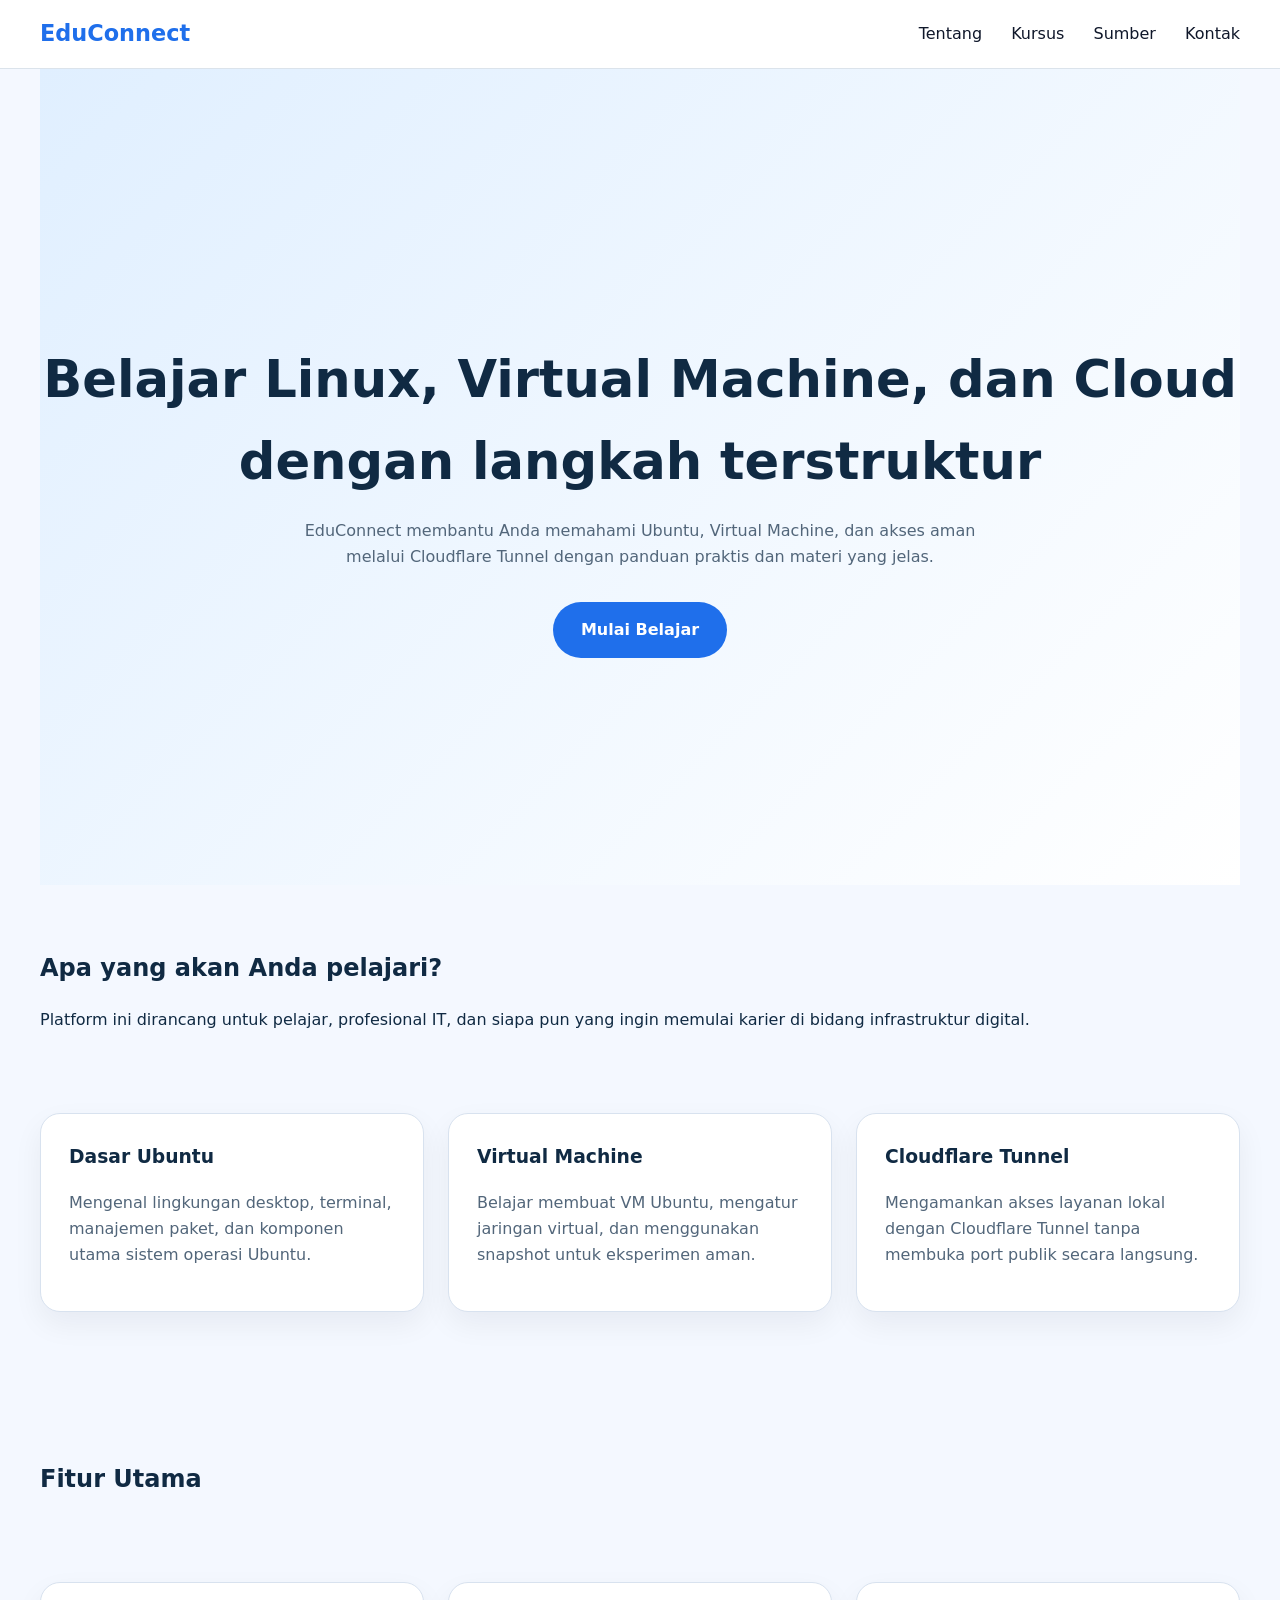
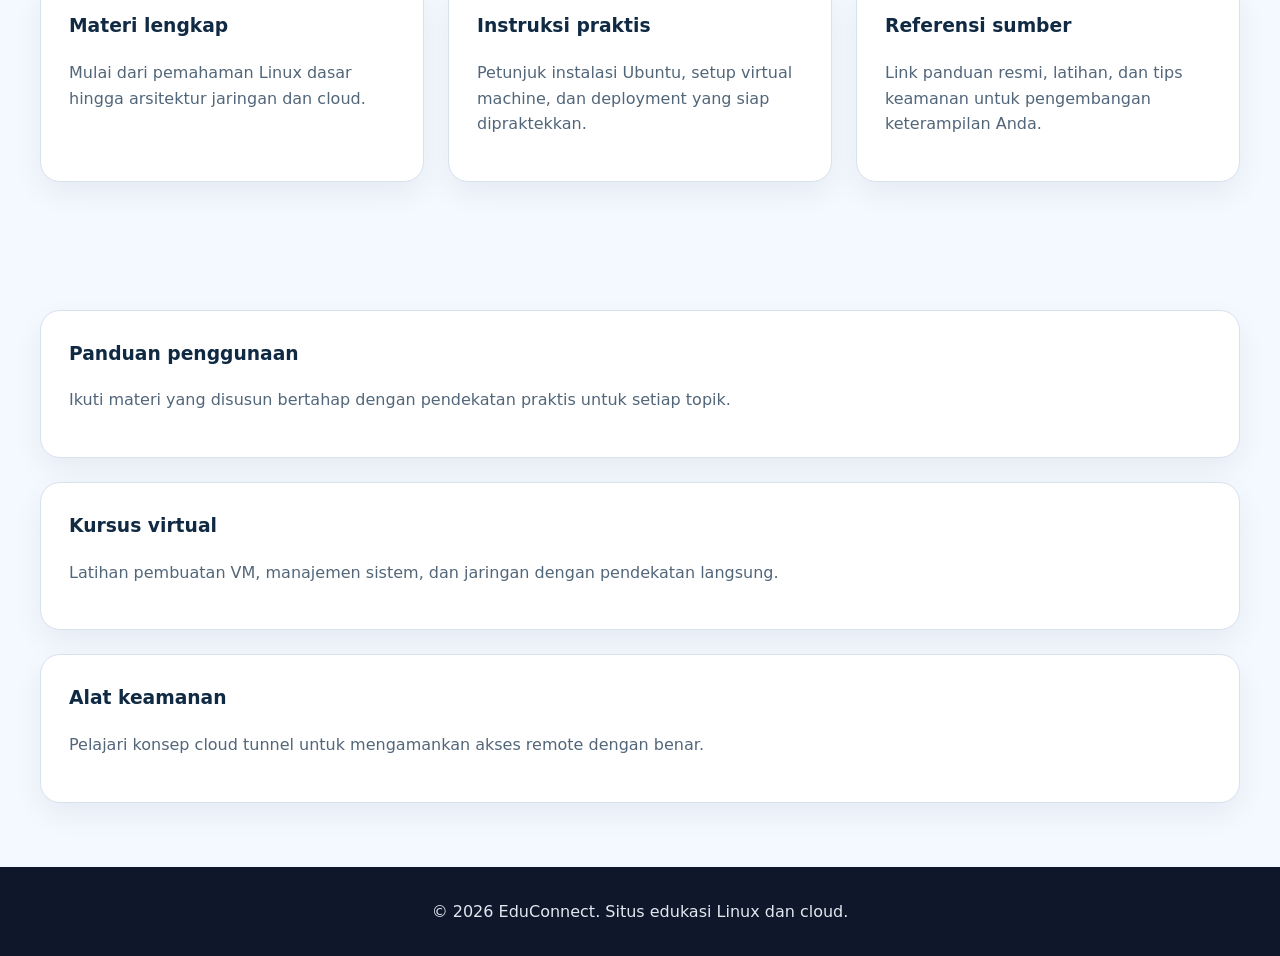
==== index.html @ c2ca174d "a" ====
<!DOCTYPE html>
<html lang="id">
<head>
  <meta charset="UTF-8">
  <meta name="viewport" content="width=device-width, initial-scale=1.0">
  <title>EduConnect - Belajar Linux & Cloud</title>
  <link rel="stylesheet" href="style.css">
</head>
<body>
  <header>
    <div class="container">
      <a class="logo" href="index.html">EduConnect</a>
      <nav>
        <a href="about.html">Tentang</a>
        <a href="courses.html">Kursus</a>
        <a href="resources.html">Sumber</a>
        <a href="contact.html">Kontak</a>
      </nav>
    </div>
  </header>
  <main>
    <section class="hero container">
      <div class="hero-content">
        <h1>Belajar Linux, Virtual Machine, dan Cloud dengan langkah terstruktur</h1>
        <p>EduConnect membantu Anda memahami Ubuntu, Virtual Machine, dan akses aman melalui Cloudflare Tunnel dengan panduan praktis dan materi yang jelas.</p>
        <a class="button" href="courses.html">Mulai Belajar</a>
      </div>
    </section>
    <section class="section-intro container">
      <h2>Apa yang akan Anda pelajari?</h2>
      <p>Platform ini dirancang untuk pelajar, profesional IT, dan siapa pun yang ingin memulai karier di bidang infrastruktur digital.</p>
      <div class="features">
        <article class="card">
          <h3>Dasar Ubuntu</h3>
          <p>Mengenal lingkungan desktop, terminal, manajemen paket, dan komponen utama sistem operasi Ubuntu.</p>
        </article>
        <article class="card">
          <h3>Virtual Machine</h3>
          <p>Belajar membuat VM Ubuntu, mengatur jaringan virtual, dan menggunakan snapshot untuk eksperimen aman.</p>
        </article>
        <article class="card">
          <h3>Cloudflare Tunnel</h3>
          <p>Mengamankan akses layanan lokal dengan Cloudflare Tunnel tanpa membuka port publik secara langsung.</p>
        </article>
      </div>
    </section>
    <section class="container">
      <h2>Fitur Utama</h2>
      <div class="features">
        <article class="card">
          <h3>Materi lengkap</h3>
          <p>Mulai dari pemahaman Linux dasar hingga arsitektur jaringan dan cloud.</p>
        </article>
        <article class="card">
          <h3>Instruksi praktis</h3>
          <p>Petunjuk instalasi Ubuntu, setup virtual machine, dan deployment yang siap dipraktekkan.</p>
        </article>
        <article class="card">
          <h3>Referensi sumber</h3>
          <p>Link panduan resmi, latihan, dan tips keamanan untuk pengembangan keterampilan Anda.</p>
        </article>
      </div>
    </section>
    <section class="resources-grid container">
      <article class="card">
        <h3>Panduan penggunaan</h3>
        <p>Ikuti materi yang disusun bertahap dengan pendekatan praktis untuk setiap topik.</p>
      </article>
      <article class="card">
        <h3>Kursus virtual</h3>
        <p>Latihan pembuatan VM, manajemen sistem, dan jaringan dengan pendekatan langsung.</p>
      </article>
      <article class="card">
        <h3>Alat keamanan</h3>
        <p>Pelajari konsep cloud tunnel untuk mengamankan akses remote dengan benar.</p>
      </article>
    </section>
  </main>
  <footer>
    <div class="container">
      <p>&copy; 2026 EduConnect. Situs edukasi Linux dan cloud.</p>
    </div>
  </footer>
</body>
</html>
---- style.css ----
/* Pendidikan digital sederhana */
:root {
  --bg: #f4f8ff;
  --surface: #ffffff;
  --primary: #1f6feb;
  --secondary: #0f172a;
  --text: #102a43;
  --muted: #52667a;
  --accent: #0ea5e9;
}
* {
  box-sizing: border-box;
}
html {
  scroll-behavior: smooth;
}
body {
  margin: 0;
  font-family: Inter, system-ui, -apple-system, BlinkMacSystemFont, sans-serif;
  color: var(--text);
  background: var(--bg);
  line-height: 1.6;
}
.container {
  width: min(1200px, calc(100% - 2rem));
  margin: 0 auto;
}
header {
  background: var(--surface);
  border-bottom: 1px solid #dbe3eb;
  position: sticky;
  top: 0;
  z-index: 10;
}
header .container {
  display: flex;
  align-items: center;
  justify-content: space-between;
  padding: 1rem 0;
}
.logo {
  font-size: 1.4rem;
  font-weight: 700;
  color: var(--primary);
  text-decoration: none;
}
nav a {
  margin-left: 1.5rem;
  color: var(--secondary);
  text-decoration: none;
  font-weight: 500;
}
nav a:hover {
  color: var(--primary);
}
.hero {
  min-height: calc(100vh - 84px);
  background: linear-gradient(135deg, #e0efff 0%, #ffffff 100%);
  padding: 4rem 0;
  display: grid;
  place-items: center;
}
.hero-content {
  text-align: center;
}
.hero h1 {
  font-size: clamp(2.5rem, 4vw, 4rem);
  margin-bottom: 1rem;
}
.hero p {
  max-width: 720px;
  margin: 0 auto 2rem;
  color: var(--muted);
}
.button {
  display: inline-block;
  background: var(--primary);
  color: white;
  padding: 0.95rem 1.75rem;
  border-radius: 999px;
  text-decoration: none;
  font-weight: 600;
}
.section-intro,
.features,
.course-grid,
.resources-grid,
.contact-card {
  padding: 4rem 0;
}
.section-intro h2,
.features h2,
.course-grid h2,
.resources-grid h2,
.contact-card h2 {
  margin-top: 0;
}
.features,
.course-grid,
.resources-grid {
  display: grid;
  gap: 1.5rem;
}
.features {
  grid-template-columns: repeat(auto-fit, minmax(240px, 1fr));
}
.card,
.faq-item,
.secret-card {
  background: var(--surface);
  border: 1px solid #d8e2ef;
  border-radius: 20px;
  padding: 1.75rem;
  box-shadow: 0 12px 30px rgba(15, 23, 42, 0.06);
}
.card h3,
.faq-item h3,
.secret-card h3 {
  margin-top: 0;
}
.card p,
.faq-item p,
.secret-card p,
.secret-card li {
  color: var(--muted);
}
ul.checklist,
ul.checklist li {
  margin: 0.75rem 0;
  padding-left: 1.2rem;
  list-style: disc;
}
footer {
  background: #0f172a;
  color: #e2e8f0;
  padding: 2rem 0;
}
footer p {
  margin: 0;
  text-align: center;
}
code,
pre {
  font-family: ui-monospace, SFMono-Regular, Menlo, Monaco, Consolas, Liberation Mono, monospace;
  background: #f8fbff;
  color: #0f172a;
  border-radius: 12px;
}
pre {
  overflow-x: auto;
  padding: 1rem;
}
@media (max-width: 760px) {
  header .container {
    flex-direction: column;
    align-items: flex-start;
  }
  nav {
    margin-top: 0.75rem;
    display: flex;
    flex-wrap: wrap;
    gap: 0.75rem;
  }
}
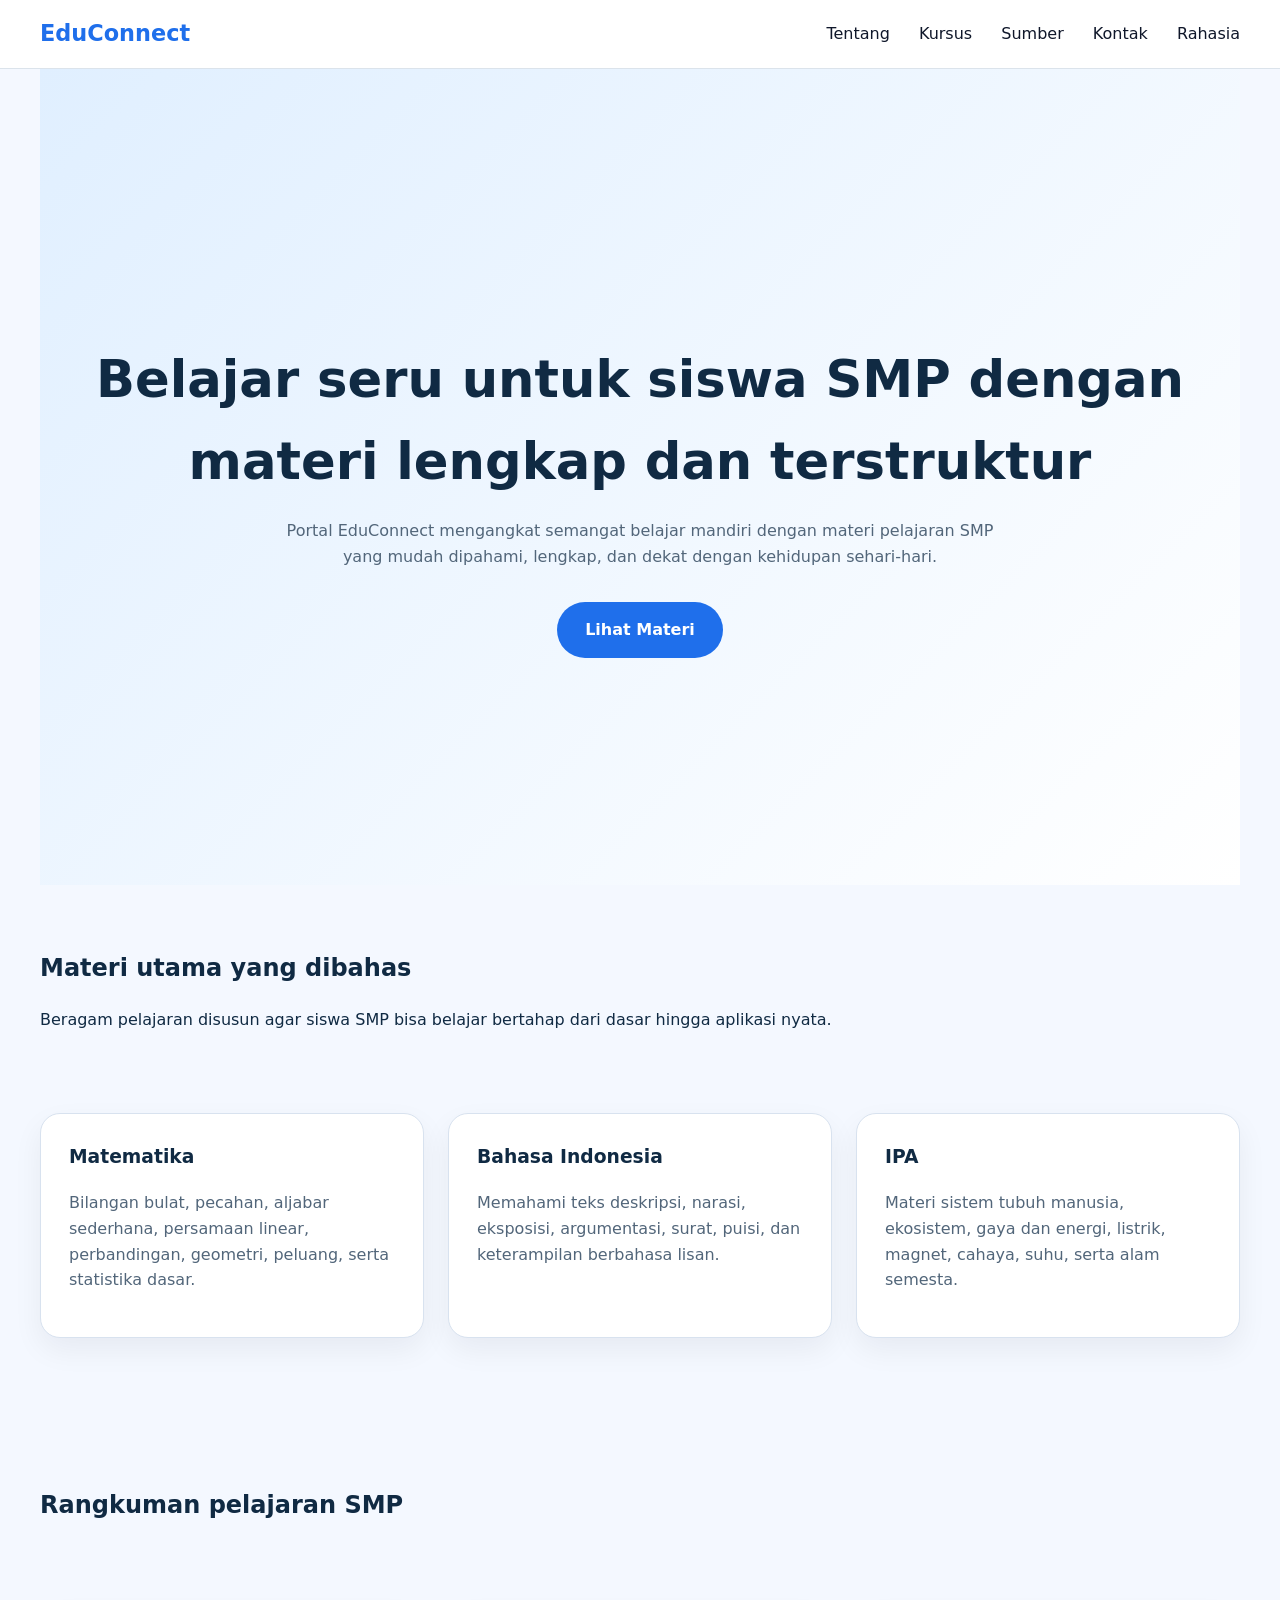
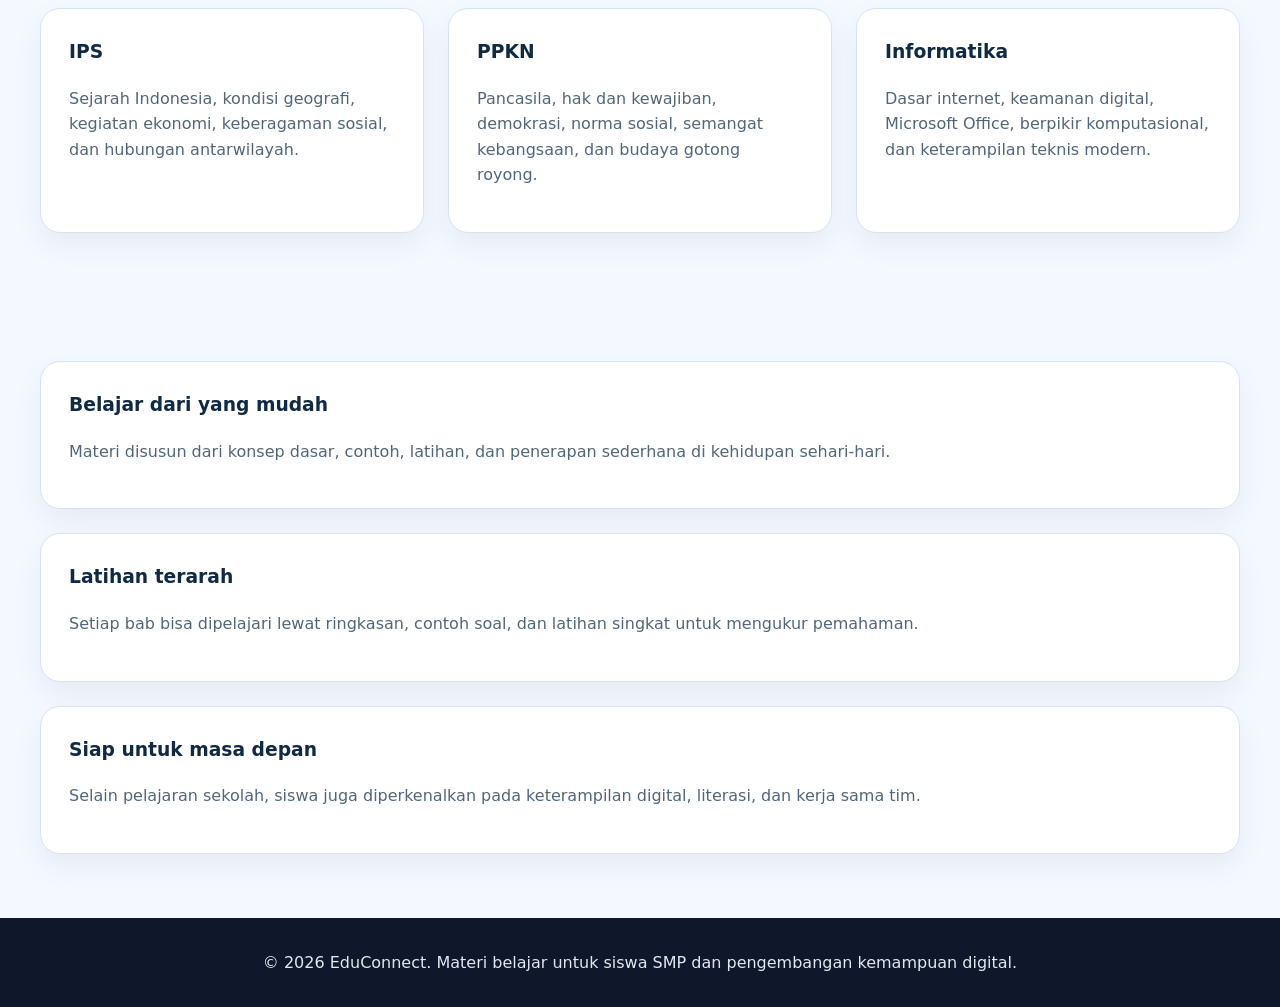
==== commit bfaf4f6c: "a" ====
--- a/index.html
+++ b/index.html
@@ -3,7 +3,7 @@
 <head>
   <meta charset="UTF-8">
   <meta name="viewport" content="width=device-width, initial-scale=1.0">
-  <title>EduConnect - Belajar Linux & Cloud</title>
+  <title>EduConnect - Materi SMP Lengkap</title>
   <link rel="stylesheet" href="style.css">
 </head>
 <body>
@@ -15,70 +15,76 @@
         <a href="courses.html">Kursus</a>
         <a href="resources.html">Sumber</a>
         <a href="contact.html">Kontak</a>
+        <a href="secret.html">Rahasia</a>
       </nav>
     </div>
   </header>
+
   <main>
     <section class="hero container">
       <div class="hero-content">
-        <h1>Belajar Linux, Virtual Machine, dan Cloud dengan langkah terstruktur</h1>
-        <p>EduConnect membantu Anda memahami Ubuntu, Virtual Machine, dan akses aman melalui Cloudflare Tunnel dengan panduan praktis dan materi yang jelas.</p>
-        <a class="button" href="courses.html">Mulai Belajar</a>
+        <h1>Belajar seru untuk siswa SMP dengan materi lengkap dan terstruktur</h1>
+        <p>Portal EduConnect mengangkat semangat belajar mandiri dengan materi pelajaran SMP yang mudah dipahami, lengkap, dan dekat dengan kehidupan sehari-hari.</p>
+        <a class="button" href="courses.html">Lihat Materi</a>
       </div>
     </section>
+
     <section class="section-intro container">
-      <h2>Apa yang akan Anda pelajari?</h2>
-      <p>Platform ini dirancang untuk pelajar, profesional IT, dan siapa pun yang ingin memulai karier di bidang infrastruktur digital.</p>
+      <h2>Materi utama yang dibahas</h2>
+      <p>Beragam pelajaran disusun agar siswa SMP bisa belajar bertahap dari dasar hingga aplikasi nyata.</p>
       <div class="features">
         <article class="card">
-          <h3>Dasar Ubuntu</h3>
-          <p>Mengenal lingkungan desktop, terminal, manajemen paket, dan komponen utama sistem operasi Ubuntu.</p>
+          <h3>Matematika</h3>
+          <p>Bilangan bulat, pecahan, aljabar sederhana, persamaan linear, perbandingan, geometri, peluang, serta statistika dasar.</p>
         </article>
         <article class="card">
-          <h3>Virtual Machine</h3>
-          <p>Belajar membuat VM Ubuntu, mengatur jaringan virtual, dan menggunakan snapshot untuk eksperimen aman.</p>
+          <h3>Bahasa Indonesia</h3>
+          <p>Memahami teks deskripsi, narasi, eksposisi, argumentasi, surat, puisi, dan keterampilan berbahasa lisan.</p>
         </article>
         <article class="card">
-          <h3>Cloudflare Tunnel</h3>
-          <p>Mengamankan akses layanan lokal dengan Cloudflare Tunnel tanpa membuka port publik secara langsung.</p>
+          <h3>IPA</h3>
+          <p>Materi sistem tubuh manusia, ekosistem, gaya dan energi, listrik, magnet, cahaya, suhu, serta alam semesta.</p>
         </article>
       </div>
     </section>
+
     <section class="container">
-      <h2>Fitur Utama</h2>
+      <h2>Rangkuman pelajaran SMP</h2>
       <div class="features">
         <article class="card">
-          <h3>Materi lengkap</h3>
-          <p>Mulai dari pemahaman Linux dasar hingga arsitektur jaringan dan cloud.</p>
+          <h3>IPS</h3>
+          <p>Sejarah Indonesia, kondisi geografi, kegiatan ekonomi, keberagaman sosial, dan hubungan antarwilayah.</p>
         </article>
         <article class="card">
-          <h3>Instruksi praktis</h3>
-          <p>Petunjuk instalasi Ubuntu, setup virtual machine, dan deployment yang siap dipraktekkan.</p>
+          <h3>PPKN</h3>
+          <p>Pancasila, hak dan kewajiban, demokrasi, norma sosial, semangat kebangsaan, dan budaya gotong royong.</p>
         </article>
         <article class="card">
-          <h3>Referensi sumber</h3>
-          <p>Link panduan resmi, latihan, dan tips keamanan untuk pengembangan keterampilan Anda.</p>
+          <h3>Informatika</h3>
+          <p>Dasar internet, keamanan digital, Microsoft Office, berpikir komputasional, dan keterampilan teknis modern.</p>
         </article>
       </div>
     </section>
+
     <section class="resources-grid container">
       <article class="card">
-        <h3>Panduan penggunaan</h3>
-        <p>Ikuti materi yang disusun bertahap dengan pendekatan praktis untuk setiap topik.</p>
+        <h3>Belajar dari yang mudah</h3>
+        <p>Materi disusun dari konsep dasar, contoh, latihan, dan penerapan sederhana di kehidupan sehari-hari.</p>
       </article>
       <article class="card">
-        <h3>Kursus virtual</h3>
-        <p>Latihan pembuatan VM, manajemen sistem, dan jaringan dengan pendekatan langsung.</p>
+        <h3>Latihan terarah</h3>
+        <p>Setiap bab bisa dipelajari lewat ringkasan, contoh soal, dan latihan singkat untuk mengukur pemahaman.</p>
       </article>
       <article class="card">
-        <h3>Alat keamanan</h3>
-        <p>Pelajari konsep cloud tunnel untuk mengamankan akses remote dengan benar.</p>
+        <h3>Siap untuk masa depan</h3>
+        <p>Selain pelajaran sekolah, siswa juga diperkenalkan pada keterampilan digital, literasi, dan kerja sama tim.</p>
       </article>
     </section>
   </main>
+
   <footer>
     <div class="container">
-      <p>&copy; 2026 EduConnect. Situs edukasi Linux dan cloud.</p>
+      <p>&copy; 2026 EduConnect. Materi belajar untuk siswa SMP dan pengembangan kemampuan digital.</p>
     </div>
   </footer>
 </body>
